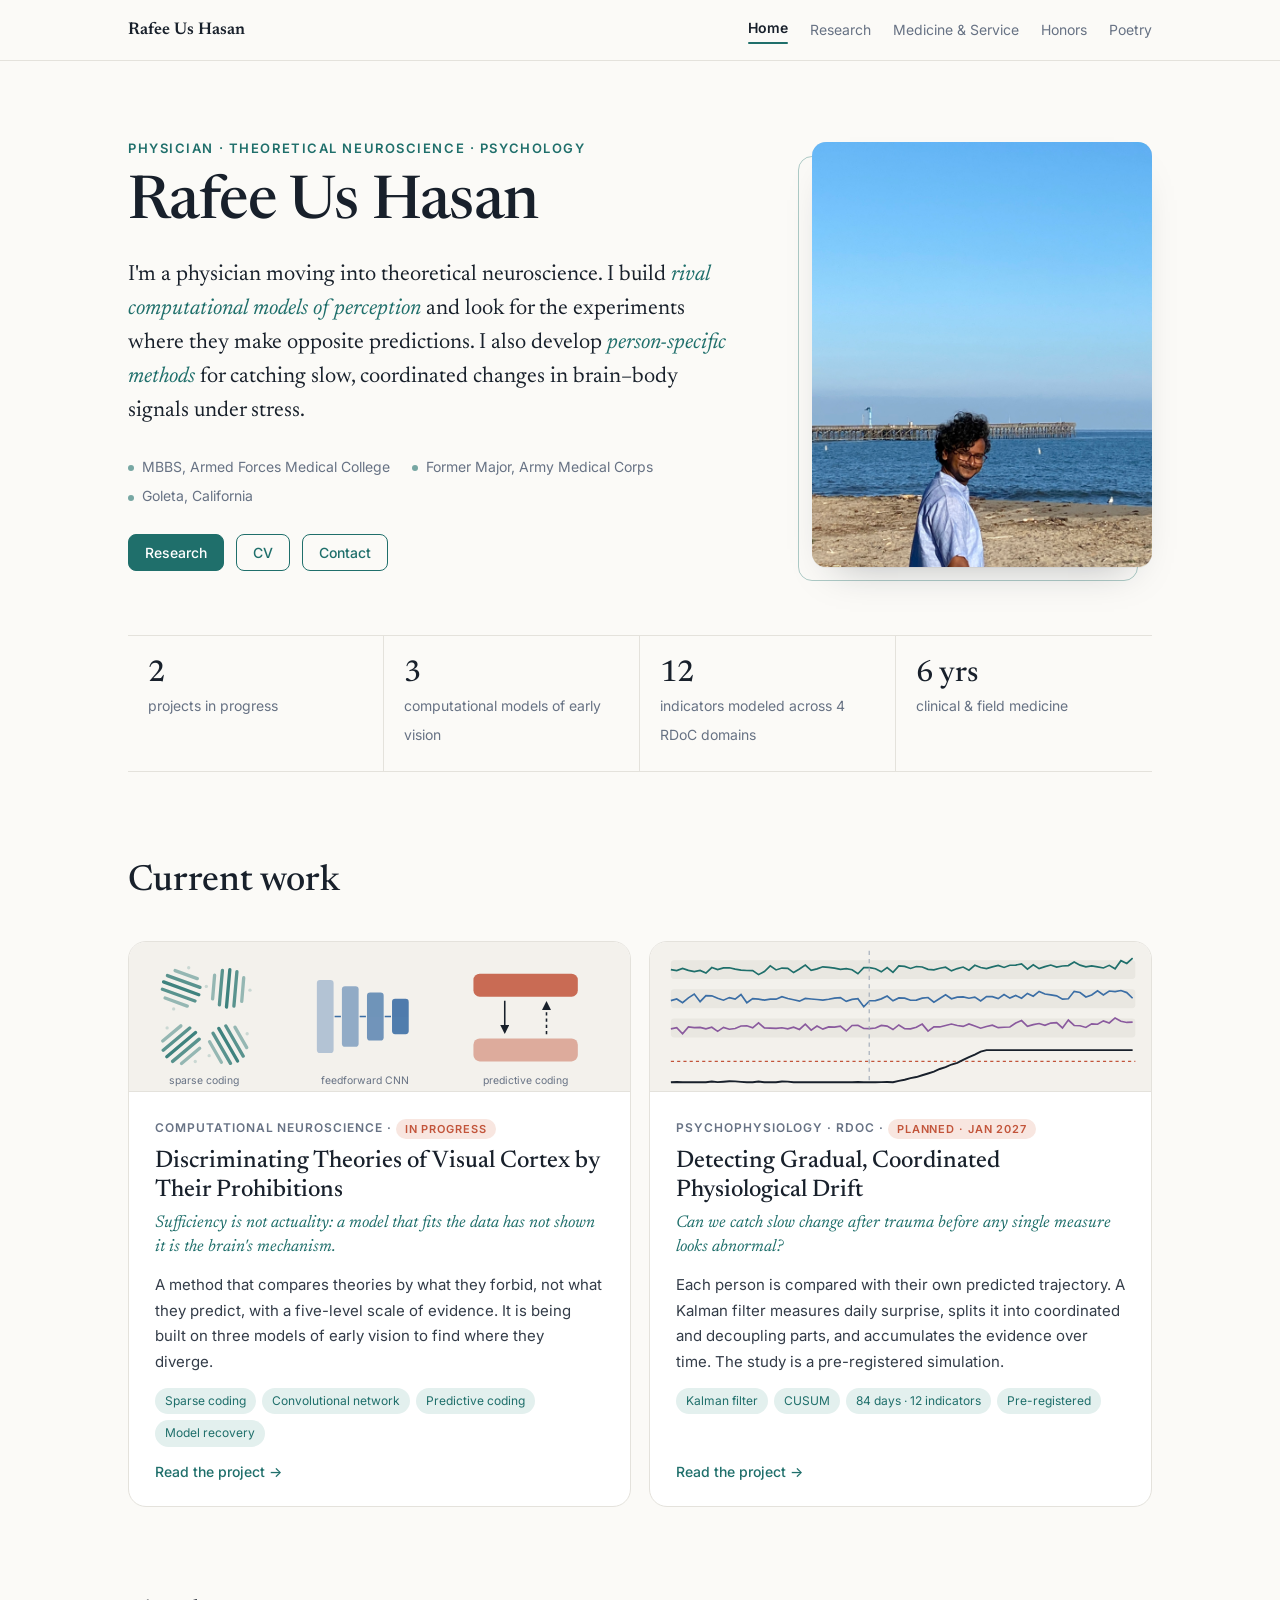
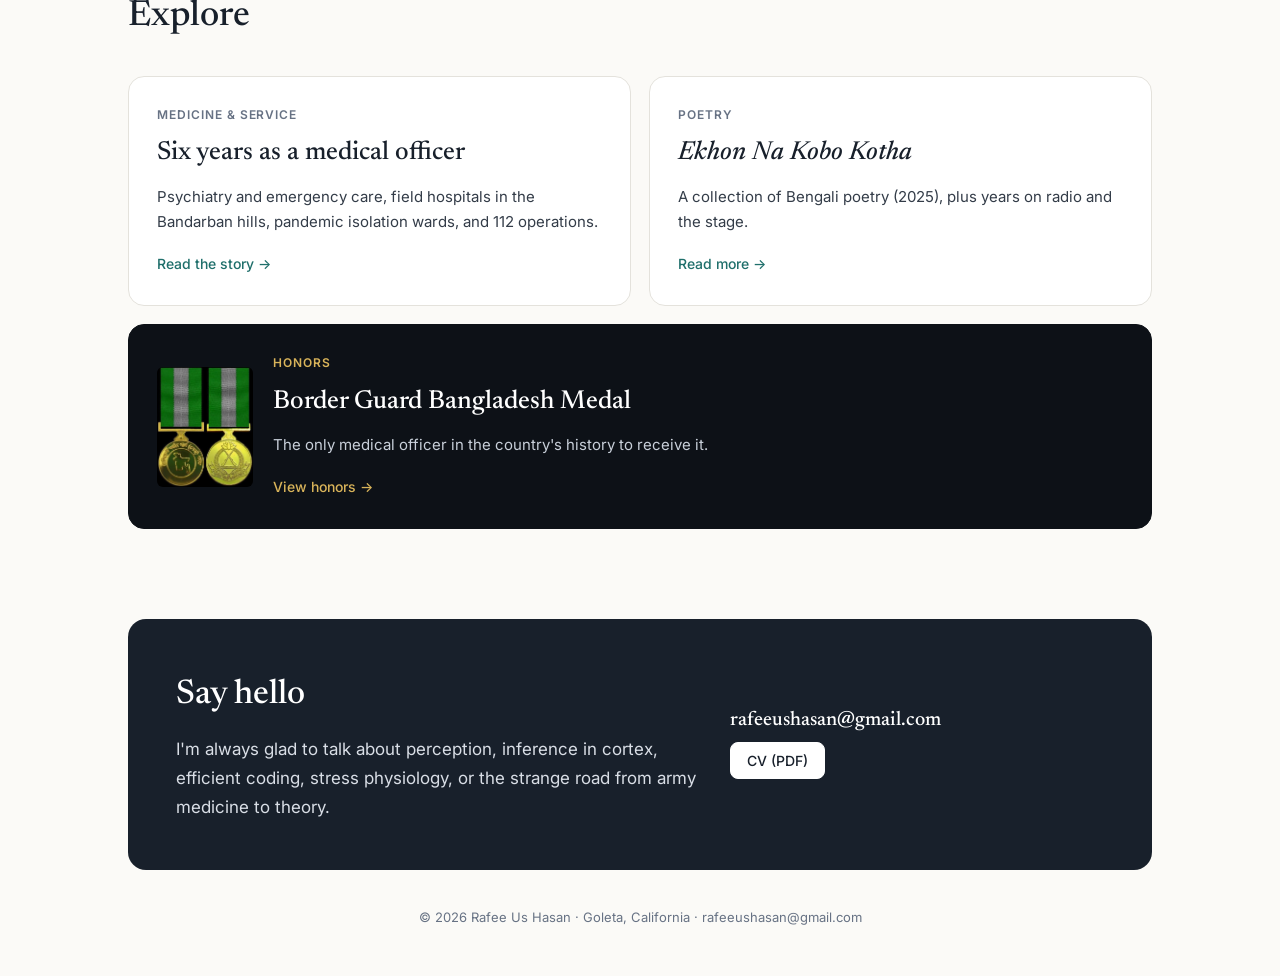
==== index.html @ 60af5e1d "Add files via upload" ====
<!DOCTYPE html>
<html lang="en">
<head>
<meta charset="utf-8">
<meta name="viewport" content="width=device-width, initial-scale=1">
<title>Rafee Us Hasan</title>
<link rel="preconnect" href="https://fonts.googleapis.com">
<link href="https://fonts.googleapis.com/css2?family=Newsreader:ital,opsz,wght@0,6..72,400;0,6..72,500;0,6..72,600;1,6..72,400&family=Inter:wght@400;500;600&display=swap" rel="stylesheet">
<link rel="stylesheet" href="style.css">
</head>
<body>
<div class="bar"><div class="wrap">
  <a class="name" href="index.html">Rafee Us Hasan</a>
  <button class="menu" onclick="document.getElementById('nav').classList.toggle('open')">Menu</button>
  <nav id="nav"><a href="index.html" class="on">Home</a><a href="research.html">Research</a><a href="medicine.html">Medicine &amp; Service</a><a href="honors.html">Honors</a><a href="poetry.html">Poetry</a></nav>
</div></div>
<div class="wrap">
  <header class="hero">
    <div>
      <p class="eyebrow">Physician · Theoretical neuroscience · Psychology</p>
      <h1>Rafee Us Hasan</h1>
      <p class="statement">I'm a physician moving into theoretical neuroscience. I build <em>rival computational models of perception</em> and look for the experiments where they make opposite predictions. I also develop <em>person-specific methods</em> for catching slow, coordinated changes in brain–body signals under stress.</p>
      <div class="meta"><span>MBBS, Armed Forces Medical College</span><span>Former Major, Army Medical Corps</span><span>Goleta, California</span></div>
      <div class="cta">
        <a class="btn solid" href="research.html">Research</a>
        <a class="btn ghost" href="cv.pdf">CV</a>
        <a class="btn ghost" href="#contact">Contact</a>
      </div>
    </div>
    <figure class="portrait" id="portrait">
      <div class="frame">
        <img src="photo.jpeg" alt="Portrait of Rafee Us Hasan" onerror="this.closest('.portrait').classList.add('empty')">
        <div class="ph">
          <svg viewBox="0 0 100 100" fill="currentColor" aria-hidden="true"><circle cx="50" cy="36" r="18"/><path d="M14 92c3-20 18-32 36-32s33 12 36 32z"/></svg>
          <span>Photo goes here<br><code>photo.jpg</code></span>
        </div>
      </div>
    </figure>
  </header>

  <div class="glance">
    <div><b>2</b><span>projects in progress</span></div>
    <div><b>3</b><span>computational models of early vision</span></div>
    <div><b>12</b><span>indicators modeled across 4 RDoC domains</span></div>
    <div><b>6 yrs</b><span>clinical &amp; field medicine</span></div>
  </div>

  <section id="work">
    <div class="sec-head"><h2>Current work</h2></div>
    <div class="works">
      <a class="work-card" href="research.html#vision">
        <div class="art"><svg viewBox="0 0 480 150" preserveAspectRatio="xMidYMid slice"><line x1="57.2" y1="28.3" x2="57.2" y2="28.3" stroke="#1f6f6b" stroke-width="3.2" stroke-linecap="round" opacity="0.19"/><line x1="44.2" y1="31.0" x2="65.4" y2="38.7" stroke="#1f6f6b" stroke-width="3.2" stroke-linecap="round" opacity="0.44"/><line x1="36.8" y1="35.8" x2="68.0" y2="47.1" stroke="#1f6f6b" stroke-width="3.2" stroke-linecap="round" opacity="0.72"/><line x1="33.1" y1="41.8" x2="66.9" y2="54.2" stroke="#1f6f6b" stroke-width="3.2" stroke-linecap="round" opacity="0.85"/><line x1="32.0" y1="48.9" x2="63.2" y2="60.2" stroke="#1f6f6b" stroke-width="3.2" stroke-linecap="round" opacity="0.72"/><line x1="34.6" y1="57.3" x2="55.8" y2="65.0" stroke="#1f6f6b" stroke-width="3.2" stroke-linecap="round" opacity="0.44"/><line x1="42.8" y1="67.7" x2="42.8" y2="67.7" stroke="#1f6f6b" stroke-width="3.2" stroke-linecap="round" opacity="0.19"/><line x1="115.9" y1="49.8" x2="115.9" y2="49.8" stroke="#1f6f6b" stroke-width="3.2" stroke-linecap="round" opacity="0.19"/><line x1="109.9" y1="37.9" x2="108.0" y2="60.5" stroke="#1f6f6b" stroke-width="3.2" stroke-linecap="round" opacity="0.44"/><line x1="103.4" y1="32.1" x2="100.5" y2="65.1" stroke="#1f6f6b" stroke-width="3.2" stroke-linecap="round" opacity="0.72"/><line x1="96.6" y1="30.1" x2="93.4" y2="65.9" stroke="#1f6f6b" stroke-width="3.2" stroke-linecap="round" opacity="0.85"/><line x1="89.5" y1="30.9" x2="86.6" y2="63.9" stroke="#1f6f6b" stroke-width="3.2" stroke-linecap="round" opacity="0.72"/><line x1="82.0" y1="35.5" x2="80.1" y2="58.1" stroke="#1f6f6b" stroke-width="3.2" stroke-linecap="round" opacity="0.44"/><line x1="74.1" y1="46.2" x2="74.1" y2="46.2" stroke="#1f6f6b" stroke-width="3.2" stroke-linecap="round" opacity="0.19"/><line x1="63.5" y1="118.1" x2="63.5" y2="118.1" stroke="#1f6f6b" stroke-width="3.2" stroke-linecap="round" opacity="0.19"/><line x1="67.7" y1="105.5" x2="50.3" y2="120.0" stroke="#1f6f6b" stroke-width="3.2" stroke-linecap="round" opacity="0.44"/><line x1="67.2" y1="96.7" x2="41.8" y2="118.0" stroke="#1f6f6b" stroke-width="3.2" stroke-linecap="round" opacity="0.72"/><line x1="63.8" y1="90.4" x2="36.2" y2="113.6" stroke="#1f6f6b" stroke-width="3.2" stroke-linecap="round" opacity="0.85"/><line x1="58.2" y1="86.0" x2="32.8" y2="107.3" stroke="#1f6f6b" stroke-width="3.2" stroke-linecap="round" opacity="0.72"/><line x1="49.7" y1="84.0" x2="32.3" y2="98.5" stroke="#1f6f6b" stroke-width="3.2" stroke-linecap="round" opacity="0.44"/><line x1="36.5" y1="85.9" x2="36.5" y2="85.9" stroke="#1f6f6b" stroke-width="3.2" stroke-linecap="round" opacity="0.19"/><line x1="113.2" y1="91.5" x2="113.2" y2="91.5" stroke="#1f6f6b" stroke-width="3.2" stroke-linecap="round" opacity="0.19"/><line x1="101.5" y1="85.2" x2="112.8" y2="104.8" stroke="#1f6f6b" stroke-width="3.2" stroke-linecap="round" opacity="0.44"/><line x1="92.8" y1="84.1" x2="109.4" y2="112.9" stroke="#1f6f6b" stroke-width="3.2" stroke-linecap="round" opacity="0.72"/><line x1="86.0" y1="86.4" x2="104.0" y2="117.6" stroke="#1f6f6b" stroke-width="3.2" stroke-linecap="round" opacity="0.85"/><line x1="80.6" y1="91.1" x2="97.2" y2="119.9" stroke="#1f6f6b" stroke-width="3.2" stroke-linecap="round" opacity="0.72"/><line x1="77.2" y1="99.2" x2="88.5" y2="118.8" stroke="#1f6f6b" stroke-width="3.2" stroke-linecap="round" opacity="0.44"/><line x1="76.8" y1="112.5" x2="76.8" y2="112.5" stroke="#1f6f6b" stroke-width="3.2" stroke-linecap="round" opacity="0.19"/><text x="72" y="140" font-size="10" fill="#677284" text-anchor="middle" font-family="Inter">sparse coding</text><rect x="180" y="40" width="16" height="70" rx="3" fill="#3b6ea5" opacity="0.35"/><path d="M197 75 l6 0" stroke="#3b6ea5" stroke-width="1.5"/><rect x="204" y="46" width="16" height="58" rx="3" fill="#3b6ea5" opacity="0.53"/><path d="M221 75 l6 0" stroke="#3b6ea5" stroke-width="1.5"/><rect x="228" y="52" width="16" height="46" rx="3" fill="#3b6ea5" opacity="0.71"/><path d="M245 75 l6 0" stroke="#3b6ea5" stroke-width="1.5"/><rect x="252" y="58" width="16" height="34" rx="3" fill="#3b6ea5" opacity="0.89"/><text x="226" y="140" font-size="10" fill="#677284" text-anchor="middle" font-family="Inter">feedforward CNN</text><rect x="330" y="34" width="100" height="22" rx="6" fill="#c2543a" opacity=".85"/><rect x="330" y="96" width="100" height="22" rx="6" fill="#c2543a" opacity=".45"/><path d="M360 60 v30" stroke="#18202b" stroke-width="1.5" marker-end="url(#ah)"/><path d="M400 92 v-30" stroke="#18202b" stroke-width="1.5" stroke-dasharray="3 3" marker-end="url(#ah)"/><text x="380" y="140" font-size="10" fill="#677284" text-anchor="middle" font-family="Inter">predictive coding</text><defs><marker id="ah" viewBox="0 0 10 10" refX="8" refY="5" markerWidth="6" markerHeight="6" orient="auto"><path d="M0 0L10 5L0 10z" fill="#18202b"/></marker></defs></svg></div>
        <div class="in">
          <div class="kick">Computational neuroscience · <span class="wip" style="margin:0">In progress</span></div>
          <h3>Discriminating Theories of Visual Cortex by Their Prohibitions</h3>
          <p class="q">Sufficiency is not actuality: a model that fits the data has not shown it is the brain's mechanism.</p>
          <p>A method that compares theories by what they forbid, not what they predict, with a five-level scale of evidence. It is being built on three models of early vision to find where they diverge.</p>
          <div class="facts"><span>Sparse coding</span><span>Convolutional network</span><span>Predictive coding</span><span>Model recovery</span></div>
          <span class="go">Read the project →</span>
        </div>
      </a>
      <a class="work-card" href="research.html#drift-study">
        <div class="art"><svg viewBox="0 0 480 150" preserveAspectRatio="xMidYMid slice"><rect x="0" y="0" width="480" height="150" fill="none"/><rect x="20" y="21" width="445" height="18" rx="3" fill="#e9e7e1"/><polyline points="20.0,30.1 25.6,31.0 31.2,29.0 36.8,30.8 42.4,32.0 48.0,30.9 53.6,33.4 59.2,28.1 64.8,30.1 70.4,28.4 76.0,28.3 81.6,29.6 87.2,30.5 92.8,30.9 98.4,31.1 104.0,34.9 109.6,31.9 115.2,26.5 120.8,30.4 126.4,28.6 132.0,28.9 137.6,32.9 143.2,29.5 148.8,25.7 154.4,30.7 160.0,29.4 165.6,27.4 171.2,28.0 176.8,28.6 182.4,29.9 188.0,29.1 193.6,30.2 199.2,34.0 204.8,28.2 210.4,28.2 216.0,29.3 221.6,32.2 227.2,28.1 232.8,32.7 238.4,26.5 244.0,27.0 249.6,29.0 255.2,27.1 260.8,27.6 266.4,29.8 272.0,30.3 277.6,28.8 283.2,27.8 288.8,31.3 294.4,29.1 300.0,27.6 305.6,30.6 311.2,25.9 316.8,28.1 322.4,29.1 328.0,27.5 333.6,26.1 339.2,28.0 344.8,25.9 350.4,25.7 356.0,24.6 361.6,29.6 367.2,25.4 372.8,29.1 378.4,27.2 384.0,25.7 389.6,27.6 395.2,26.6 400.8,26.2 406.4,22.8 412.0,25.8 417.6,27.5 423.2,26.5 428.8,27.5 434.4,28.5 440.0,26.0 445.6,29.3 451.2,21.5 456.8,24.2 462.4,19.0" fill="none" stroke="#1f6f6b" stroke-width="1.6"/><rect x="20" y="49" width="445" height="18" rx="3" fill="#e9e7e1"/><polyline points="20.0,59.8 25.6,58.2 31.2,61.7 36.8,57.2 42.4,53.5 48.0,60.8 53.6,55.0 59.2,55.2 64.8,57.6 70.4,59.4 76.0,56.9 81.6,58.4 87.2,53.9 92.8,61.8 98.4,57.9 104.0,58.3 109.6,59.3 115.2,58.4 120.8,58.4 126.4,56.0 132.0,57.8 137.6,59.0 143.2,60.3 148.8,57.7 154.4,58.2 160.0,58.7 165.6,59.3 171.2,58.5 176.8,57.4 182.4,56.9 188.0,60.5 193.6,58.6 199.2,58.0 204.8,65.7 210.4,59.9 216.0,59.8 221.6,58.1 227.2,55.4 232.8,60.0 238.4,57.2 244.0,57.4 249.6,59.4 255.2,59.3 260.8,57.4 266.4,56.8 272.0,61.3 277.6,57.8 283.2,54.2 288.8,58.0 294.4,56.5 300.0,56.2 305.6,57.5 311.2,56.4 316.8,60.1 322.4,56.0 328.0,56.0 333.6,57.9 339.2,54.0 344.8,57.4 350.4,54.9 356.0,57.5 361.6,52.9 367.2,55.6 372.8,51.0 378.4,53.4 384.0,54.3 389.6,55.2 395.2,58.4 400.8,58.0 406.4,50.9 412.0,52.0 417.6,56.3 423.2,54.4 428.8,50.3 434.4,54.3 440.0,50.6 445.6,51.1 451.2,50.1 456.8,52.1 462.4,57.5" fill="none" stroke="#3b6ea5" stroke-width="1.6"/><rect x="20" y="77" width="445" height="18" rx="3" fill="#e9e7e1"/><polyline points="20.0,86.8 25.6,85.8 31.2,91.5 36.8,85.0 42.4,85.7 48.0,85.4 53.6,86.9 59.2,85.3 64.8,89.2 70.4,85.4 76.0,87.2 81.6,86.5 87.2,84.1 92.8,83.9 98.4,85.9 104.0,81.0 109.6,86.0 115.2,86.2 120.8,86.3 126.4,85.8 132.0,86.8 137.6,85.2 143.2,87.4 148.8,82.4 154.4,88.0 160.0,84.1 165.6,87.1 171.2,85.0 176.8,85.1 182.4,84.3 188.0,88.9 193.6,83.6 199.2,83.4 204.8,86.5 210.4,86.6 216.0,86.0 221.6,83.6 227.2,84.2 232.8,87.5 238.4,83.1 244.0,86.6 249.6,86.8 255.2,85.3 260.8,82.3 266.4,89.0 272.0,85.0 277.6,85.0 283.2,83.6 288.8,82.2 294.4,83.6 300.0,84.5 305.6,82.1 311.2,84.1 316.8,86.2 322.4,84.6 328.0,83.3 333.6,85.7 339.2,85.3 344.8,85.1 350.4,81.3 356.0,78.9 361.6,84.5 367.2,82.8 372.8,81.7 378.4,83.5 384.0,81.3 389.6,80.8 395.2,86.0 400.8,78.4 406.4,83.6 412.0,83.9 417.6,85.5 423.2,82.0 428.8,82.4 434.4,79.2 440.0,81.2 445.6,76.4 451.2,79.6 456.8,80.7 462.4,80.4" fill="none" stroke="#8a5a9e" stroke-width="1.6"/><line x1="20" y1="118" x2="465" y2="118" stroke="#c2543a" stroke-dasharray="3 3"/><polyline points="20.0,138.0 25.6,137.7 31.2,138.0 36.8,138.0 42.4,138.0 48.0,138.0 53.6,138.0 59.2,137.3 64.8,137.9 70.4,137.5 76.0,137.0 81.6,137.2 87.2,137.6 92.8,138.0 98.4,138.0 104.0,137.3 109.6,138.0 115.2,137.9 120.8,138.0 126.4,137.3 132.0,137.4 137.6,138.0 143.2,138.0 148.8,138.0 154.4,138.0 160.0,138.0 165.6,138.0 171.2,138.0 176.8,137.9 182.4,138.0 188.0,138.0 193.6,138.0 199.2,137.8 204.8,138.0 210.4,138.0 216.0,138.0 221.6,137.9 227.2,137.7 232.8,138.0 238.4,136.7 244.0,135.6 249.6,134.0 255.2,133.0 260.8,131.3 266.4,129.6 272.0,127.9 277.6,125.3 283.2,123.5 288.8,121.0 294.4,119.4 300.0,116.6 305.6,114.0 311.2,111.5 316.8,108.7 322.4,107.2 328.0,107.2 333.6,107.2 339.2,107.2 344.8,107.2 350.4,107.2 356.0,107.2 361.6,107.2 367.2,107.2 372.8,107.2 378.4,107.2 384.0,107.2 389.6,107.2 395.2,107.2 400.8,107.2 406.4,107.2 412.0,107.2 417.6,107.2 423.2,107.2 428.8,107.2 434.4,107.2 440.0,107.2 445.6,107.2 451.2,107.2 456.8,107.2 462.4,107.2" fill="none" stroke="#18202b" stroke-width="1.8"/><line x1="210" y1="12" x2="210" y2="140" stroke="#9aa5b4" stroke-dasharray="4 4"/></svg></div>
        <div class="in">
          <div class="kick">Psychophysiology · RDoC · <span class="wip" style="margin:0">Planned · Jan 2027</span></div>
          <h3>Detecting Gradual, Coordinated Physiological Drift</h3>
          <p class="q">Can we catch slow change after trauma before any single measure looks abnormal?</p>
          <p>Each person is compared with their own predicted trajectory. A Kalman filter measures daily surprise, splits it into coordinated and decoupling parts, and accumulates the evidence over time. The study is a pre-registered simulation.</p>
          <div class="facts"><span>Kalman filter</span><span>CUSUM</span><span>84 days · 12 indicators</span><span>Pre-registered</span></div>
          <span class="go">Read the project →</span>
        </div>
      </a>
    </div>
  </section>

  <section>
    <div class="sec-head"><h2>Explore</h2></div>
    <div class="explore">
      <a href="medicine.html"><div class="kick">Medicine &amp; Service</div><h3>Six years as a medical officer</h3><p>Psychiatry and emergency care, field hospitals in the Bandarban hills, pandemic isolation wards, and 112 operations.</p><span class="go">Read the story →</span></a>
      <a href="poetry.html"><div class="kick">Poetry</div><h3><i>Ekhon Na Kobo Kotha</i></h3><p>A collection of Bengali poetry (2025), plus years on radio and the stage.</p><span class="go">Read more →</span></a>
      <a href="honors.html" class="dark wide"><img src="medal.jpg" alt="Border Guard Bangladesh Medal"><div><div class="kick">Honors</div><h3>Border Guard Bangladesh Medal</h3><p>The only medical officer in the country's history to receive it.</p><span class="go" style="color:#d9b45a">View honors →</span></div></a>
    </div>
  </section>

  <div class="contact" id="contact">
    <div>
      <h2>Say hello</h2>
      <p>I'm always glad to talk about perception, inference in cortex, efficient coding, stress physiology, or the strange road from army medicine to theory.</p>
    </div>
    <div>
      <span class="mail">rafeeushasan@gmail.com</span>
      <a class="btn solid" href="cv.pdf">CV (PDF)</a>
    </div>
  </div>

  <footer>© 2026 Rafee Us Hasan · Goleta, California · rafeeushasan@gmail.com</footer>
</div>

</body>
</html>
---- style.css ----
:root{
    --bg:#fbfaf7; --ink:#18202b; --body:#333c48; --muted:#677284; --line:#e4e2dc;
    --teal:#1f6f6b; --teal-soft:#e3f0ee; --coral:#c2543a; --coral-soft:#f8e6e0; --card:#ffffff;
  }
  *{box-sizing:border-box}
  html{scroll-behavior:smooth}
  body{margin:0;background:var(--bg);color:var(--body);font:17px/1.7 Inter,system-ui,sans-serif;-webkit-font-smoothing:antialiased}
  h1,h2,h3,h4{font-family:Newsreader,Georgia,serif;color:var(--ink);font-weight:500}
  a{color:var(--teal)}
  .wrap{max-width:1080px;margin:0 auto;padding:0 28px}

  /* top bar */
  .bar{position:sticky;top:0;z-index:10;background:rgba(251,250,247,.92);backdrop-filter:blur(8px);border-bottom:1px solid var(--line)}
  .bar .wrap{display:flex;align-items:center;justify-content:space-between;height:60px}
  .bar .name{font:600 17px Newsreader,serif;color:var(--ink);text-decoration:none}
  .bar nav a{font-size:14px;color:var(--muted);text-decoration:none;margin-left:22px}
  .bar nav a:hover{color:var(--teal)}
  .btn{display:inline-block;font:500 14px Inter;padding:9px 16px;border-radius:8px;text-decoration:none;border:1px solid var(--teal);transition:.15s}
  .btn.solid{background:var(--teal);color:#fff}
  .btn.solid:hover{background:#185a57}
  .btn.ghost{color:var(--teal);background:transparent}
  .btn.ghost:hover{background:var(--teal-soft)}

  /* hero */
  .hero{padding:76px 0 64px;display:grid;grid-template-columns:1fr 340px;gap:72px;align-items:center}
  .eyebrow{font-size:13px;font-weight:600;letter-spacing:.12em;text-transform:uppercase;color:var(--teal);margin:0 0 14px}
  .hero h1{font-size:clamp(40px,5.4vw,60px);line-height:1.05;margin:0 0 22px;letter-spacing:-.01em}
  .statement{font:400 22px/1.55 Newsreader,serif;color:var(--ink);margin:0 0 26px;max-width:640px}
  .statement em{color:var(--teal);font-style:italic}
  .cta{display:flex;gap:12px;flex-wrap:wrap}
  .portrait{margin:0;position:relative}
  .portrait .frame{aspect-ratio:4/5;border-radius:14px;overflow:hidden;background:#ece9e2;position:relative;box-shadow:0 1px 0 rgba(0,0,0,.04),0 20px 40px -24px rgba(24,32,43,.35)}
  .portrait img{width:100%;height:100%;object-fit:cover;display:block}
  .portrait .ph{position:absolute;inset:0;display:none;flex-direction:column;align-items:center;justify-content:center;gap:10px;color:#9a9486;font-size:13px;text-align:center}
  .portrait .ph svg{width:44%;height:auto;opacity:.55}
  .portrait.empty img{display:none}
  .portrait.empty .ph{display:flex}
  .portrait:after{content:"";position:absolute;inset:14px 14px -14px -14px;border:1px solid var(--teal);border-radius:14px;z-index:-1;opacity:.35}
  .meta{display:flex;flex-wrap:wrap;gap:6px 22px;font-size:14px;color:var(--muted);margin:0 0 26px}
  .meta span:before{content:"";display:inline-block;width:6px;height:6px;border-radius:50%;background:var(--teal);opacity:.6;margin-right:8px;vertical-align:middle}
  .wip{display:inline-block;font:600 11px Inter;letter-spacing:.08em;text-transform:uppercase;color:var(--coral);background:var(--coral-soft);padding:3px 9px;border-radius:99px;margin-left:8px;vertical-align:middle}

  /* glance */
  .glance{display:grid;grid-template-columns:repeat(4,1fr);border-top:1px solid var(--line);border-bottom:1px solid var(--line)}
  .glance div{padding:22px 20px;border-right:1px solid var(--line)}
  .glance div:last-child{border-right:0}
  .glance b{display:block;font:500 30px/1.1 Newsreader,serif;color:var(--ink)}
  .glance span{font-size:14px;color:var(--muted)}

  section{padding:80px 0 0}
  .sec-head{display:flex;align-items:baseline;gap:16px;margin-bottom:28px}
  .sec-head .num{font:500 14px Inter;color:var(--teal)}
  .sec-head h2{font-size:36px;margin:0}
  .intro{max-width:740px;font-size:18px;margin:0 0 36px}

  /* project */
  .project{display:grid;grid-template-columns:1fr 1fr;gap:40px;background:var(--card);border:1px solid var(--line);border-radius:16px;padding:36px;margin-bottom:24px}
  .project .tag{font-size:12px;font-weight:600;letter-spacing:.08em;text-transform:uppercase;color:var(--muted)}
  .project h3{font-size:28px;line-height:1.2;margin:8px 0 6px}
  .project .q{font:italic 19px/1.45 Newsreader,serif;color:var(--teal);margin:0 0 16px}
  .project p{margin:0 0 12px}
  .project ul{padding-left:20px;margin:0 0 12px}
  .project li{margin:4px 0}
  .ms{font-size:14px;background:#f5f4f0;border-left:3px solid var(--teal);padding:10px 14px;border-radius:0 8px 8px 0;margin-top:14px}
  .figure{background:#fcfcfb;border:1px solid var(--line);border-radius:12px;padding:20px}
  .figure .cap{font-size:13px;color:var(--muted);margin-top:12px;line-height:1.5}
  .figure .cap b{color:var(--ink)}
  .seg{display:inline-flex;border:1px solid var(--line);border-radius:8px;overflow:hidden;margin-bottom:14px}
  .seg button{font:500 13px Inter;border:0;background:#fff;color:var(--muted);padding:8px 14px;cursor:pointer}
  .seg button+button{border-left:1px solid var(--line)}
  .seg button.on{background:var(--ink);color:#fff}
  .replay{font:500 13px Inter;border:1px solid var(--line);background:#fff;color:var(--ink);padding:7px 12px;border-radius:8px;cursor:pointer;margin-bottom:12px}
  .replay:hover{border-color:var(--teal);color:var(--teal)}
  svg text{font-family:Inter,sans-serif}

  .mini{display:grid;grid-template-columns:repeat(3,1fr);gap:18px}
  .mini .c{background:var(--card);border:1px solid var(--line);border-radius:14px;padding:24px}
  .mini h4{font-size:21px;margin:6px 0 8px;line-height:1.25}
  .mini p{margin:0;font-size:15px}

  /* questions */
  .qs{counter-reset:q;display:grid;gap:14px}
  .qrow{display:grid;grid-template-columns:60px 1fr 1fr;gap:28px;align-items:start;padding:24px 0;border-top:1px solid var(--line)}
  .qrow:before{counter-increment:q;content:counter(q,decimal-leading-zero);font:500 30px Newsreader,serif;color:var(--teal)}
  .qrow h4{font-size:22px;line-height:1.3;margin:0}
  .qrow p{margin:0;font-size:15px}
  .chips{display:flex;flex-wrap:wrap;gap:6px;margin-top:10px}
  .chips span{font-size:12px;background:var(--teal-soft);color:var(--teal);padding:3px 10px;border-radius:99px}

  /* bring */
  .bring{display:grid;grid-template-columns:repeat(2,1fr);gap:18px}
  .bring .c{border:1px solid var(--line);border-radius:14px;padding:26px;background:var(--card)}
  .bring h4{font-size:22px;margin:0 0 8px}
  .bring p{margin:0;font-size:15px}

  /* background */
  .two{display:grid;grid-template-columns:1fr 1fr;gap:48px}
  .entry{padding:16px 0;border-top:1px solid var(--line)}
  .entry .top{display:flex;justify-content:space-between;gap:12px}
  .entry h4{font-size:19px;margin:0}
  .entry .when{font-size:13px;color:var(--muted);white-space:nowrap}
  .entry .where{font-size:14px;color:var(--muted);margin:2px 0 6px}
  .entry p{margin:0;font-size:15px}
  .skills{display:grid;grid-template-columns:repeat(3,1fr);gap:18px;margin-top:8px}
  .skills div{border-top:2px solid var(--ink);padding-top:12px;font-size:15px}
  .skills b{display:block;font:500 18px Newsreader,serif;color:var(--ink);margin-bottom:4px}
  .honor{display:flex;gap:18px;align-items:flex-start;background:var(--coral-soft);border-radius:14px;padding:22px 24px;margin-top:20px}
  .honor .dot{flex:none;width:40px;height:40px;border-radius:50%;background:radial-gradient(circle at 35% 30%,#f2d48a,#b8862a)}
  .honor h4{margin:0 0 4px;font-size:20px}
  .honor p{margin:0;font-size:15px}

  .contact{margin:90px 0 0;background:var(--ink);color:#d9dee6;border-radius:18px;padding:48px;display:grid;grid-template-columns:1.4fr 1fr;gap:30px;align-items:center}
  .contact h2{color:#fff;font-size:34px;margin:0 0 10px}
  .contact p{margin:0}
  .contact .mail{font:500 20px Newsreader,serif;color:#fff;display:block;margin-bottom:12px}
  .contact .btn.solid{background:#fff;color:var(--ink);border-color:#fff}
  footer{text-align:center;font-size:13px;color:var(--muted);padding:36px 0 48px}

  @media (max-width:900px){
    .hero,.project,.two,.contact{grid-template-columns:1fr}
    .hero{gap:32px;padding-top:48px}
    .portrait{max-width:280px}
    .glance{grid-template-columns:repeat(2,1fr)}
    .glance div:nth-child(2){border-right:0}
    .glance div:nth-child(-n+2){border-bottom:1px solid var(--line)}
    .mini,.bring,.skills{grid-template-columns:1fr}
    .qrow{grid-template-columns:1fr;gap:8px}
    .bar nav{display:none}
    .project{padding:24px}
    .contact{padding:32px}
  }
  .medal{display:grid;grid-template-columns:340px 1fr;gap:0;background:#0d1117;border-radius:18px;overflow:hidden;color:#d9dee6}
  .medal figure{margin:0;background:#000;display:grid;place-items:center;padding:28px}
  .medal img{width:100%;max-width:300px;height:auto;display:block}
  .medal-text{padding:44px 44px 44px 40px;align-self:center}
  .medal .yr{font:500 14px Inter;letter-spacing:.14em;color:#d9b45a}
  .medal h3{color:#fff;font-size:36px;line-height:1.15;margin:8px 0 14px}
  .medal p{margin:0 0 18px;font-size:17px;color:#c9d0da}
  .medal .also{font-size:15px;color:#9aa5b4;border-top:1px solid #263040;padding-top:16px}
  .medal .also b{color:#d9dee6;font-weight:500}
  .kick{font-size:12px;color:var(--muted);font-weight:600;letter-spacing:.08em;text-transform:uppercase}
  @media (max-width:900px){.medal{grid-template-columns:1fr}.medal-text{padding:28px}}

  /* multi-page additions */
  .bar nav a.on{color:var(--ink);font-weight:600}
  .bar nav a.on:after{content:"";display:block;height:2px;background:var(--teal);margin-top:2px;border-radius:2px}
  .bar nav{display:flex;align-items:center}
  .menu{display:none;background:none;border:1px solid var(--line);border-radius:8px;padding:6px 10px;font:500 13px Inter;color:var(--ink);cursor:pointer}
  .pagehead{padding:72px 0 8px;border-bottom:1px solid var(--line);margin-bottom:8px}
  .pagehead .eyebrow{margin-bottom:10px}
  .pagehead h1{font-size:clamp(40px,5vw,58px);line-height:1.05;margin:0 0 16px}
  .pagehead p{font:400 21px/1.55 Newsreader,serif;color:var(--ink);max-width:720px;margin:0 0 40px}
  .explore{display:grid;grid-template-columns:repeat(2,1fr);gap:18px}
  .explore a{display:block;text-decoration:none;color:inherit;background:var(--card);border:1px solid var(--line);border-radius:16px;padding:28px;transition:.2s}
  .explore a:hover{border-color:var(--teal);transform:translateY(-2px);box-shadow:0 18px 36px -26px rgba(24,32,43,.4)}
  .explore .kick{margin-bottom:6px}
  .explore h3{font-size:26px;margin:0 0 8px}
  .explore p{margin:0 0 14px;font-size:15px}
  .explore .go{font:500 14px Inter;color:var(--teal)}
  .explore a.dark{background:#0d1117;border-color:#0d1117;color:#c9d0da;display:grid;grid-template-columns:96px 1fr;gap:20px;align-items:center}
  .explore a.dark h3{color:#fff}
  .explore a.dark .kick{color:#d9b45a}
  .explore a.dark img{width:96px;height:auto;border-radius:6px}
  .timeline{border-left:2px solid var(--line);margin:8px 0 0 8px}
  .tl{position:relative;padding:0 0 30px 30px}
  .tl:before{content:"";position:absolute;left:-8px;top:8px;width:14px;height:14px;border-radius:50%;background:var(--bg);border:2px solid var(--teal)}
  .tl .when{font:600 13px Inter;color:var(--teal);letter-spacing:.04em}
  .tl h4{font-size:22px;margin:2px 0 4px}
  .tl .where{font-size:14px;color:var(--muted);margin-bottom:8px}
  .tl ul{margin:0;padding-left:20px}
  .tl li{margin:4px 0;font-size:16px}
  .certs{display:flex;flex-wrap:wrap;gap:8px}
  .certs span{font-size:14px;background:#fff;border:1px solid var(--line);border-radius:99px;padding:6px 14px}
  .book{display:grid;grid-template-columns:260px 1fr;gap:48px;align-items:center}
  .cover{aspect-ratio:2/3;border-radius:6px 14px 14px 6px;background:linear-gradient(160deg,#1f6f6b,#14353a 70%);color:#f4efe6;padding:28px 24px;display:flex;flex-direction:column;justify-content:space-between;box-shadow:inset 8px 0 0 rgba(0,0,0,.18),0 30px 50px -30px rgba(0,0,0,.5)}
  .cover .bn{font:500 30px/1.25 "Noto Serif Bengali",Newsreader,serif}
  .cover .en{font:italic 15px Newsreader,serif;opacity:.8;margin-top:8px}
  .cover .au{font:500 12px Inter;letter-spacing:.14em;text-transform:uppercase;opacity:.75}
  .book h2{font-size:38px;margin:0 0 6px}
  .book .sub{font:italic 20px Newsreader,serif;color:var(--teal);margin:0 0 16px}
  .prose{max-width:720px;font-size:18px}
  @media (max-width:900px){
    .explore,.book{grid-template-columns:1fr}
    .book .cover{max-width:220px}
    .bar nav{display:none;position:absolute;top:60px;left:0;right:0;background:var(--bg);border-bottom:1px solid var(--line);flex-direction:column;align-items:flex-start;padding:10px 28px 18px}
    .bar nav.open{display:flex}
    .bar nav a{margin:8px 0}
    .menu{display:block}
  }
.pagehead p.eyebrow{font:600 13px Inter,sans-serif;letter-spacing:.12em;text-transform:uppercase;color:var(--teal);margin:0 0 10px}
/* research detail */
.jump{display:flex;flex-wrap:wrap;gap:8px;margin:-16px 0 36px}
.jump a{font:500 13px Inter;color:var(--teal);text-decoration:none;border:1px solid var(--line);background:#fff;border-radius:99px;padding:6px 14px}
.jump a:hover{border-color:var(--teal)}
.proj-head{border-top:2px solid var(--ink);padding-top:22px;margin-bottom:28px}
.proj-head .tag{font-size:12px;font-weight:600;letter-spacing:.08em;text-transform:uppercase;color:var(--muted)}
.proj-head h2{font-size:clamp(30px,3.6vw,42px);line-height:1.12;margin:10px 0 6px}
.sub-t{font:italic 20px Newsreader,serif;color:var(--teal);margin:0}
.lede-grid{display:grid;grid-template-columns:1.1fr 1fr;gap:40px;align-items:start;margin-bottom:36px}
.mini-h{font-size:22px;margin:28px 0 8px}
.lede-grid .mini-h:first-child{margin-top:0}
.note{font-size:15px;color:var(--muted);max-width:760px}
.ladder{display:grid;gap:8px;margin:14px 0 8px}
.rung{width:var(--w);min-width:300px;display:flex;align-items:center;gap:14px;background:var(--teal-soft);border-radius:10px;padding:12px 16px;font-size:15px}
.rung .lv{flex:none;width:26px;height:26px;border-radius:50%;background:#fff;color:var(--teal);display:grid;place-items:center;font:600 13px Inter}
.rung b{font-weight:500;color:var(--ink)}
.rung em{margin-left:auto;font-style:normal;font-size:12px;color:var(--muted);text-transform:uppercase;letter-spacing:.08em}
.rung.strong{background:var(--teal);color:#fff}.rung.strong b,.rung.strong em{color:#fff}
.models{display:grid;grid-template-columns:repeat(3,1fr);gap:16px;margin-top:12px}
.models .c{background:var(--card);border:1px solid var(--line);border-radius:14px;padding:22px}
.models h4{font-size:20px;margin:4px 0 6px}.models p{margin:0;font-size:15px}
.steps{counter-reset:s;list-style:none;padding:0;margin:12px 0 24px;display:grid;grid-template-columns:repeat(3,1fr);gap:16px}
.steps li{counter-increment:s;border-top:2px solid var(--teal);padding-top:12px;font-size:15px}
.steps li:before{content:counter(s);font:500 26px Newsreader,serif;color:var(--teal);display:block}
.two-note{display:grid;grid-template-columns:1fr 1fr;gap:16px;margin:12px 0 18px}
.two-note>div{background:#f5f4f0;border-radius:14px;padding:22px}
.two-note h4{font-size:19px;margin:0 0 6px}.two-note p{margin:0;font-size:15px}
.eq{font:15px/1.6 Newsreader,serif;background:#f5f4f0;border-radius:8px;padding:10px 14px;display:inline-block;color:var(--ink)}
.domains{display:grid;grid-template-columns:repeat(4,1fr);gap:12px;margin:12px 0 26px}
.domains div{background:var(--card);border:1px solid var(--line);border-radius:12px;padding:16px;font-size:14px;color:var(--body)}
.domains b{display:block;font:500 18px Newsreader,serif;color:var(--ink);margin-bottom:4px}
.tables{display:grid;grid-template-columns:1fr 1fr;gap:28px;margin-bottom:10px}
.tables h4{font-size:20px;margin:0 0 8px}
.tables table{width:100%;border-collapse:collapse;font-size:14px}
.tables td{border-top:1px solid var(--line);padding:9px 8px 9px 0;vertical-align:top}
.tables td:first-child{width:38%;color:var(--ink)}
.pri{font:600 10px Inter;letter-spacing:.06em;text-transform:uppercase;background:var(--teal);color:#fff;border-radius:99px;padding:2px 7px;margin-left:4px}
/* home work cards */
.works{display:grid;grid-template-columns:1fr 1fr;gap:18px}
.work-card{display:flex;flex-direction:column;text-decoration:none;color:inherit;background:var(--card);border:1px solid var(--line);border-radius:18px;overflow:hidden;transition:.2s}
.work-card:hover{border-color:var(--teal);transform:translateY(-2px);box-shadow:0 18px 36px -26px rgba(24,32,43,.4)}
.work-card .art{height:150px;background:#f3f1ec;border-bottom:1px solid var(--line)}
.work-card .art svg{width:100%;height:100%;display:block}
.work-card .in{padding:26px;display:flex;flex-direction:column;flex:1}
.work-card h3{font-size:24px;line-height:1.2;margin:8px 0 8px}
.work-card .q{font:italic 17px/1.4 Newsreader,serif;color:var(--teal);margin:0 0 12px}
.work-card p{font-size:15px;margin:0 0 14px}
.facts{display:flex;flex-wrap:wrap;gap:6px;margin:0 0 16px}
.facts span{font-size:12px;background:var(--teal-soft);color:var(--teal);border-radius:99px;padding:3px 10px}
.work-card .go{margin-top:auto;font:500 14px Inter;color:var(--teal)}
.explore a.wide{grid-column:1/-1}
@media (max-width:900px){.lede-grid,.models,.steps,.two-note,.tables,.works{grid-template-columns:1fr}.domains{grid-template-columns:1fr 1fr}.rung{width:100%;min-width:0}}
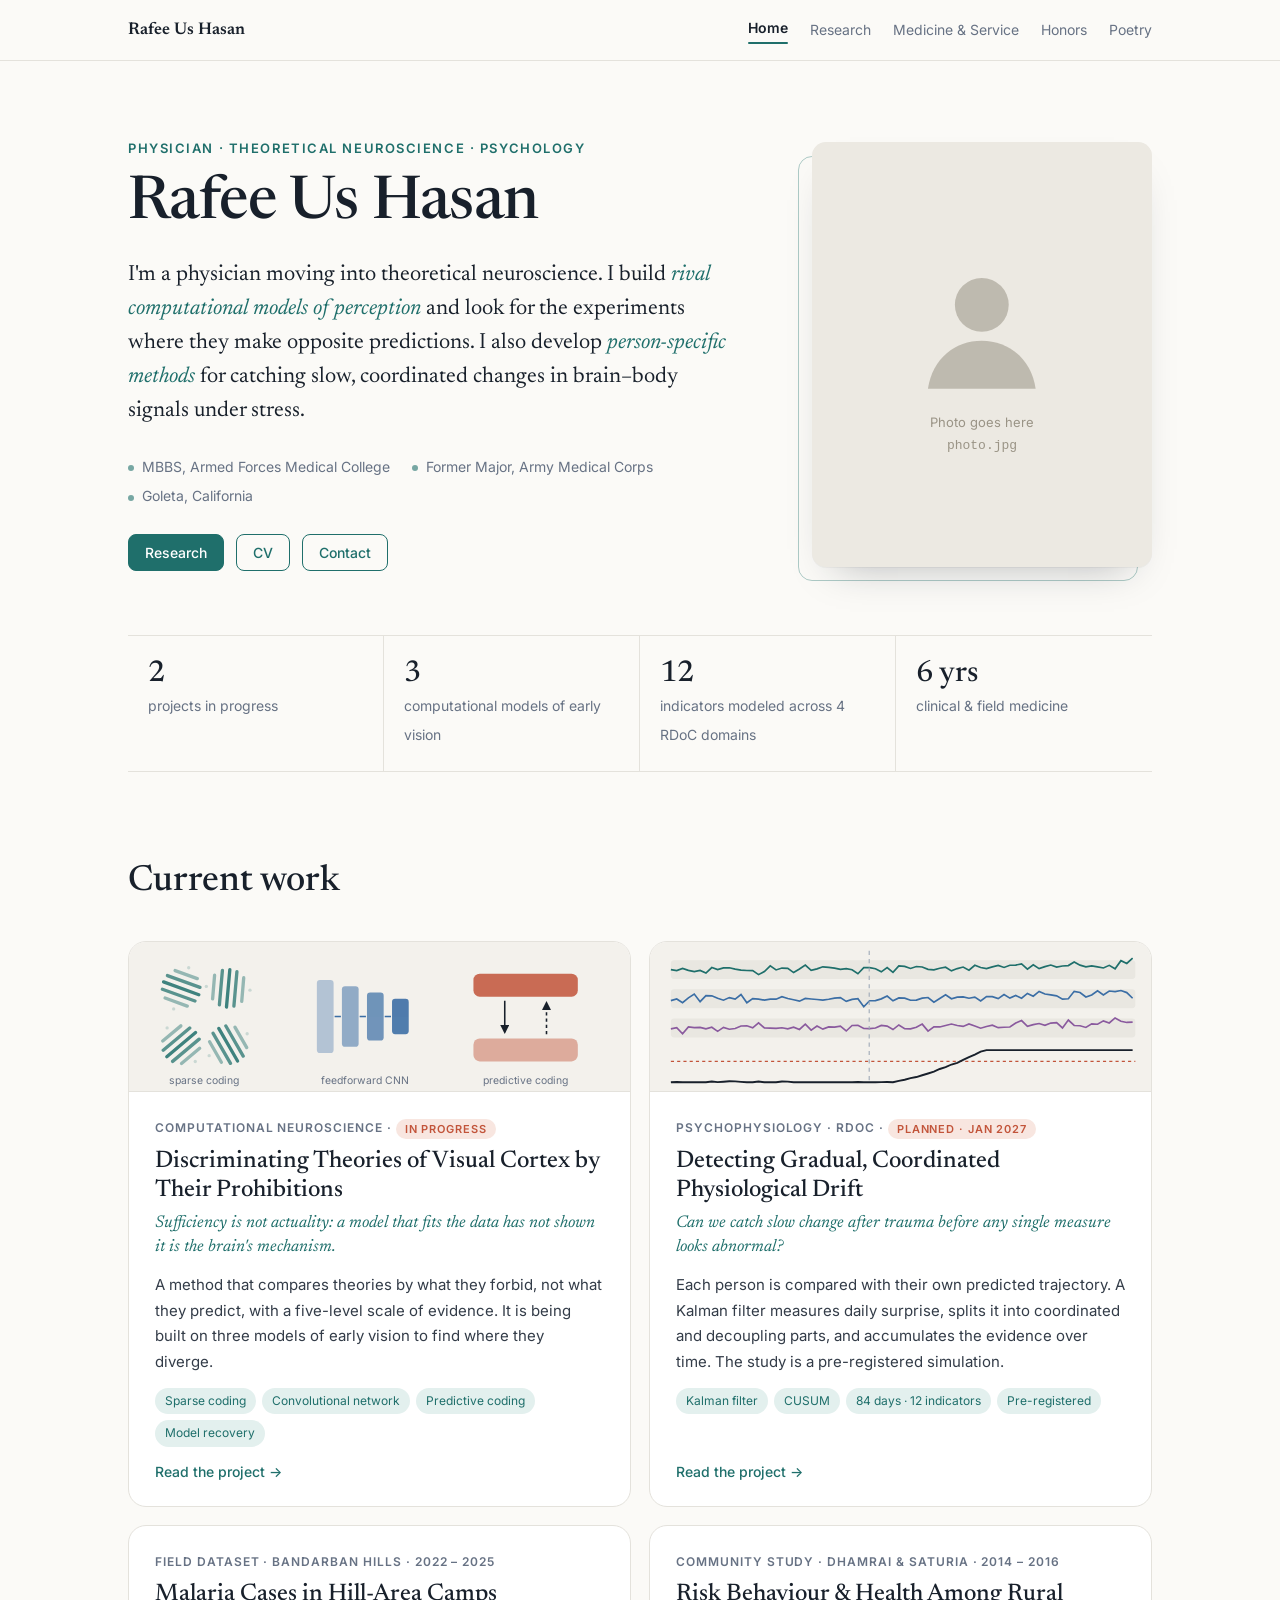
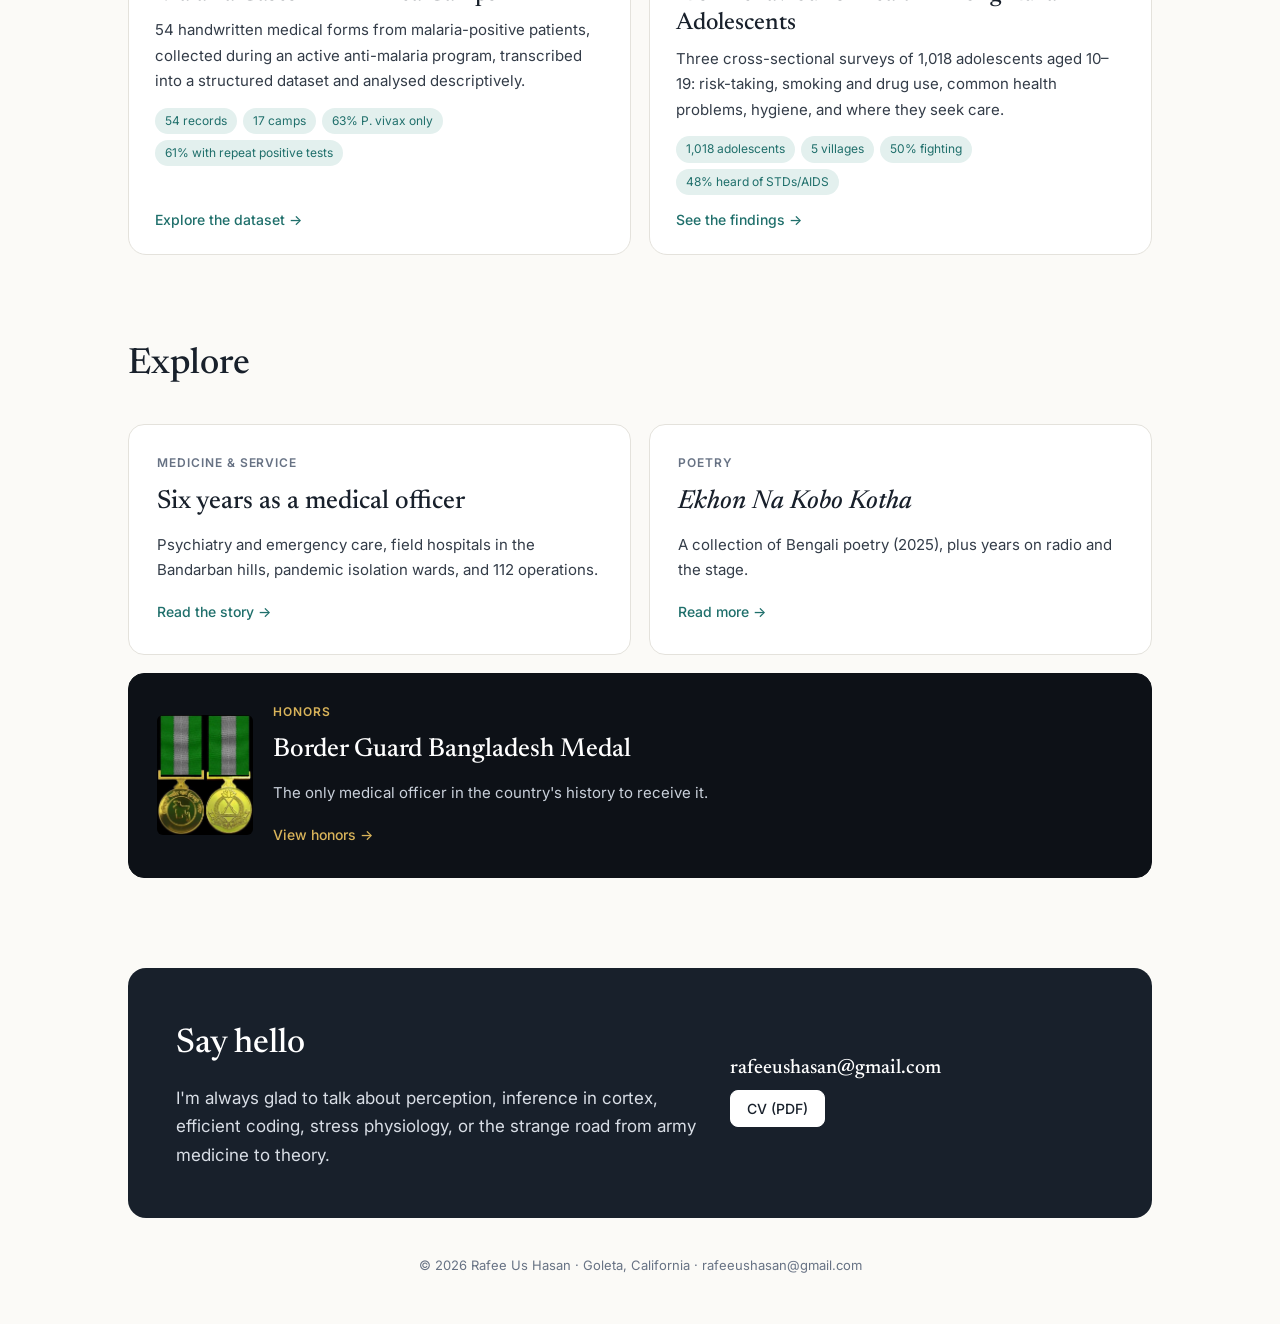
==== commit ccbde1a3: "Add files via upload" ====
--- a/index.html
+++ b/index.html
@@ -29,7 +29,7 @@
     </div>
     <figure class="portrait" id="portrait">
       <div class="frame">
-        <img src="photo.jpeg" alt="Portrait of Rafee Us Hasan" onerror="this.closest('.portrait').classList.add('empty')">
+        <img src="photo.jpg" alt="Portrait of Rafee Us Hasan" onerror="this.closest('.portrait').classList.add('empty')">
         <div class="ph">
           <svg viewBox="0 0 100 100" fill="currentColor" aria-hidden="true"><circle cx="50" cy="36" r="18"/><path d="M14 92c3-20 18-32 36-32s33 12 36 32z"/></svg>
           <span>Photo goes here<br><code>photo.jpg</code></span>
@@ -70,6 +70,24 @@
           <span class="go">Read the project →</span>
         </div>
       </a>
+      <a class="work-card" href="malaria.html">
+        <div class="in">
+          <div class="kick">Field dataset · Bandarban hills · 2022 – 2025</div>
+          <h3>Malaria Cases in Hill-Area Camps</h3>
+          <p>54 handwritten medical forms from malaria-positive patients, collected during an active anti-malaria program, transcribed into a structured dataset and analysed descriptively.</p>
+          <div class="facts"><span>54 records</span><span>17 camps</span><span>63% P. vivax only</span><span>61% with repeat positive tests</span></div>
+          <span class="go">Explore the dataset →</span>
+        </div>
+      </a>
+      <a class="work-card" href="adolescent.html">
+        <div class="in">
+          <div class="kick">Community study · Dhamrai &amp; Saturia · 2014 – 2016</div>
+          <h3>Risk Behaviour &amp; Health Among Rural Adolescents</h3>
+          <p>Three cross-sectional surveys of 1,018 adolescents aged 10–19: risk-taking, smoking and drug use, common health problems, hygiene, and where they seek care.</p>
+          <div class="facts"><span>1,018 adolescents</span><span>5 villages</span><span>50% fighting</span><span>48% heard of STDs/AIDS</span></div>
+          <span class="go">See the findings →</span>
+        </div>
+      </a>
     </div>
   </section>
 
--- a/style.css
+++ b/style.css
@@ -240,3 +240,8 @@
 .work-card .go{margin-top:auto;font:500 14px Inter;color:var(--teal)}
 .explore a.wide{grid-column:1/-1}
 @media (max-width:900px){.lede-grid,.models,.steps,.two-note,.tables,.works{grid-template-columns:1fr}.domains{grid-template-columns:1fr 1fr}.rung{width:100%;min-width:0}}
+
+.work-card.wide-card{grid-column:1/-1}
+a.linkcard{display:block;text-decoration:none;color:inherit;transition:.2s}
+a.linkcard:hover{border-color:var(--teal);transform:translateY(-2px)}
+a.linkcard .go{display:inline-block;margin-top:10px;font:500 14px Inter;color:var(--teal)}
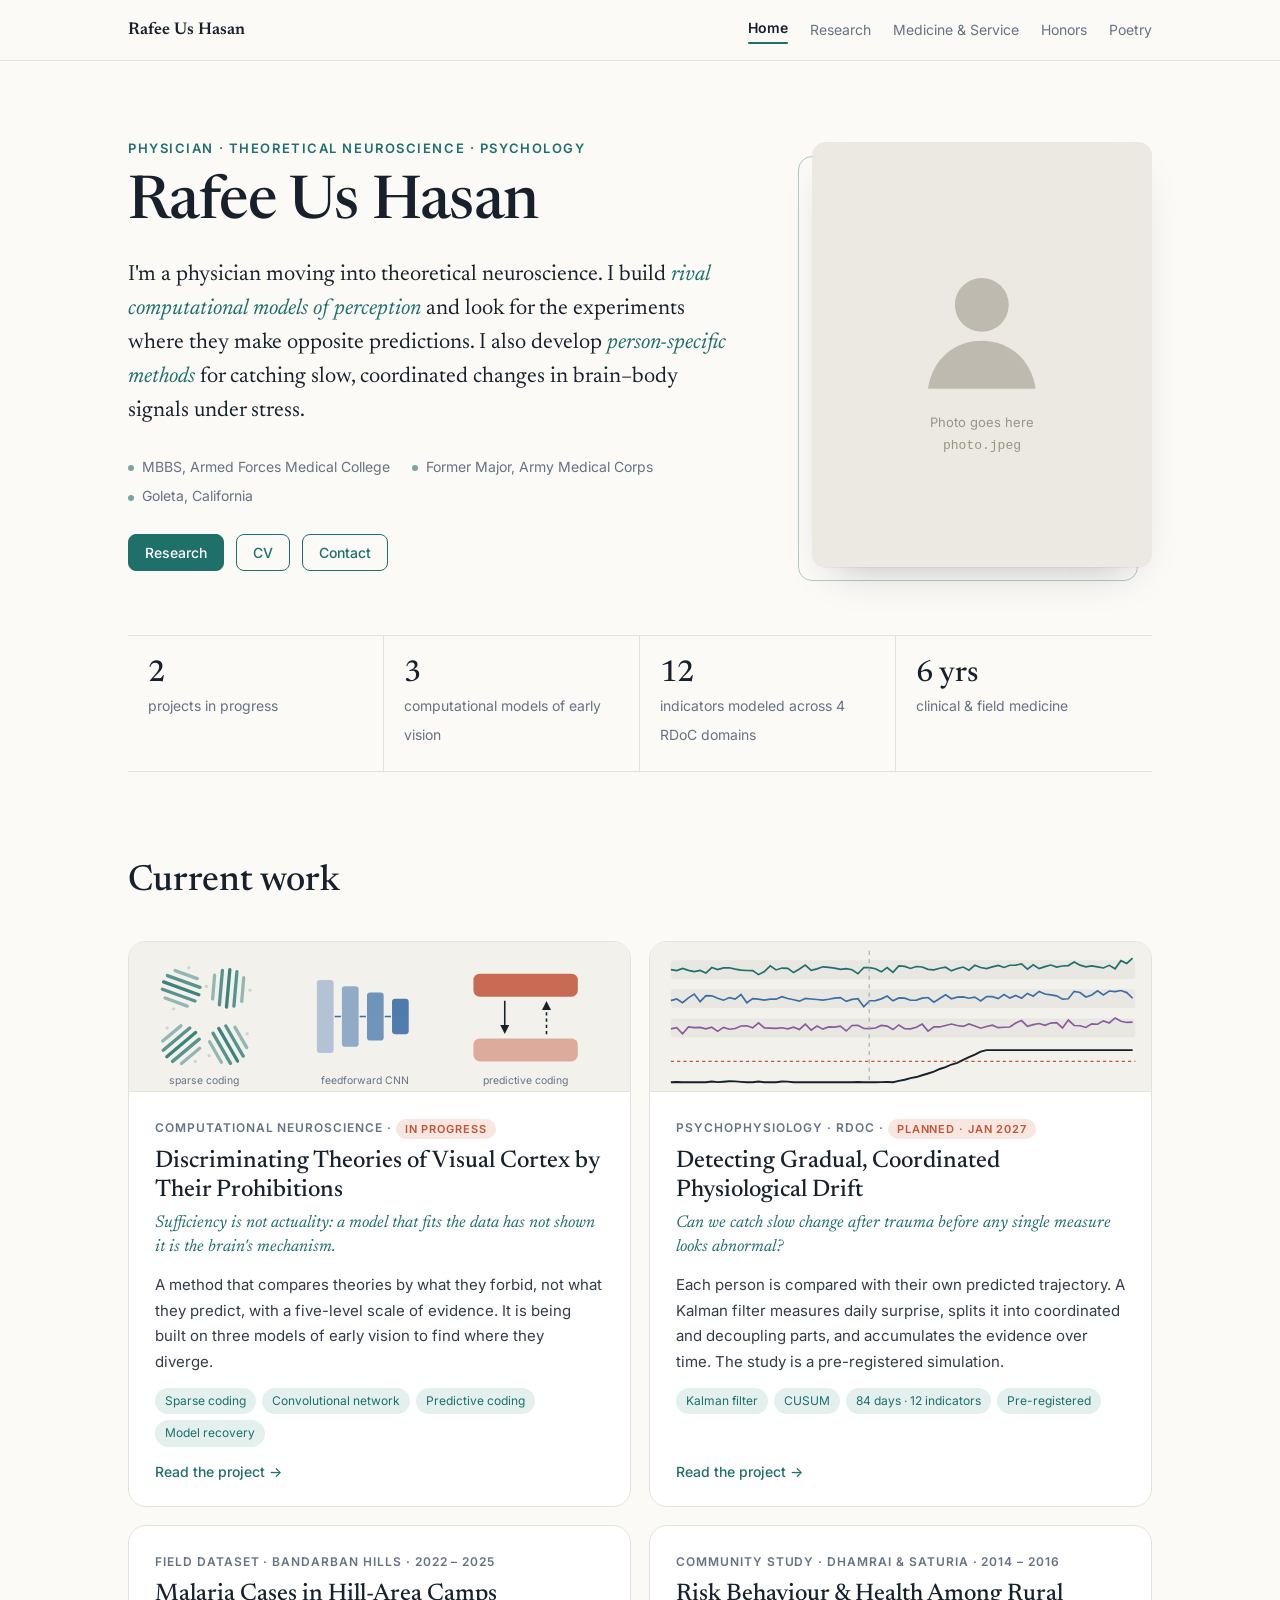
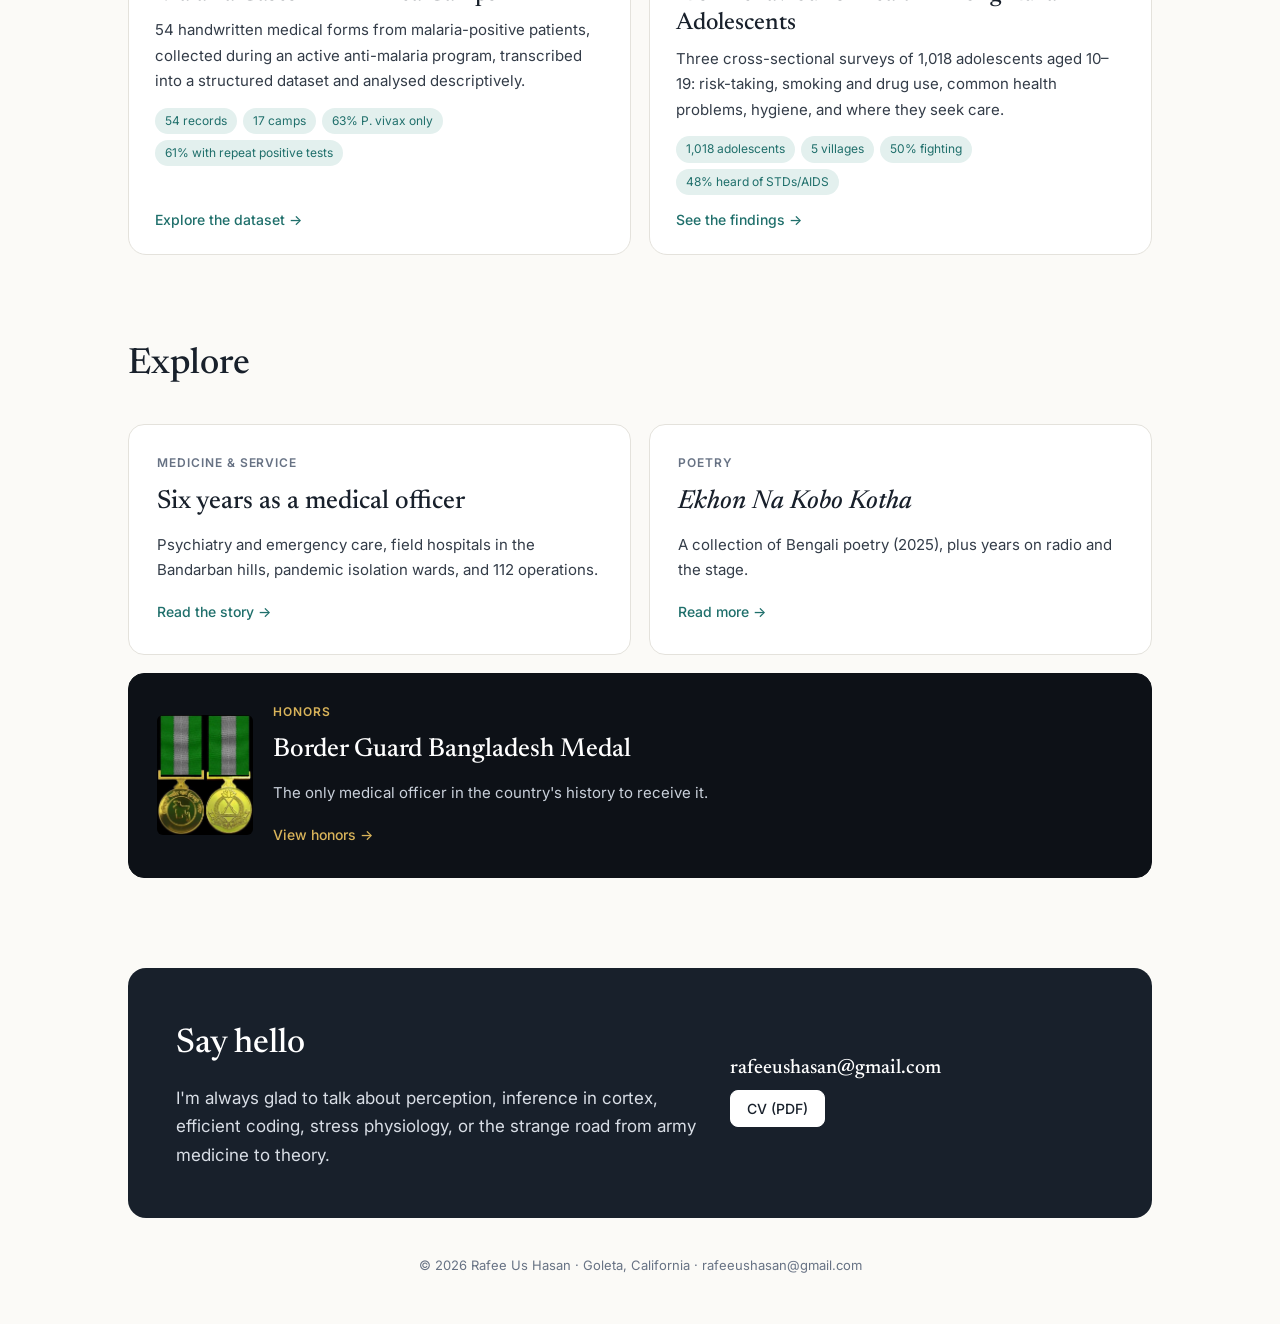
==== commit 4678cb54: "Update image file extension from .jpg to .jpeg" ====
--- a/index.html
+++ b/index.html
@@ -32,7 +32,7 @@
         <img src="photo.jpg" alt="Portrait of Rafee Us Hasan" onerror="this.closest('.portrait').classList.add('empty')">
         <div class="ph">
           <svg viewBox="0 0 100 100" fill="currentColor" aria-hidden="true"><circle cx="50" cy="36" r="18"/><path d="M14 92c3-20 18-32 36-32s33 12 36 32z"/></svg>
-          <span>Photo goes here<br><code>photo.jpg</code></span>
+          <span>Photo goes here<br><code>photo.jpeg</code></span>
         </div>
       </div>
     </figure>
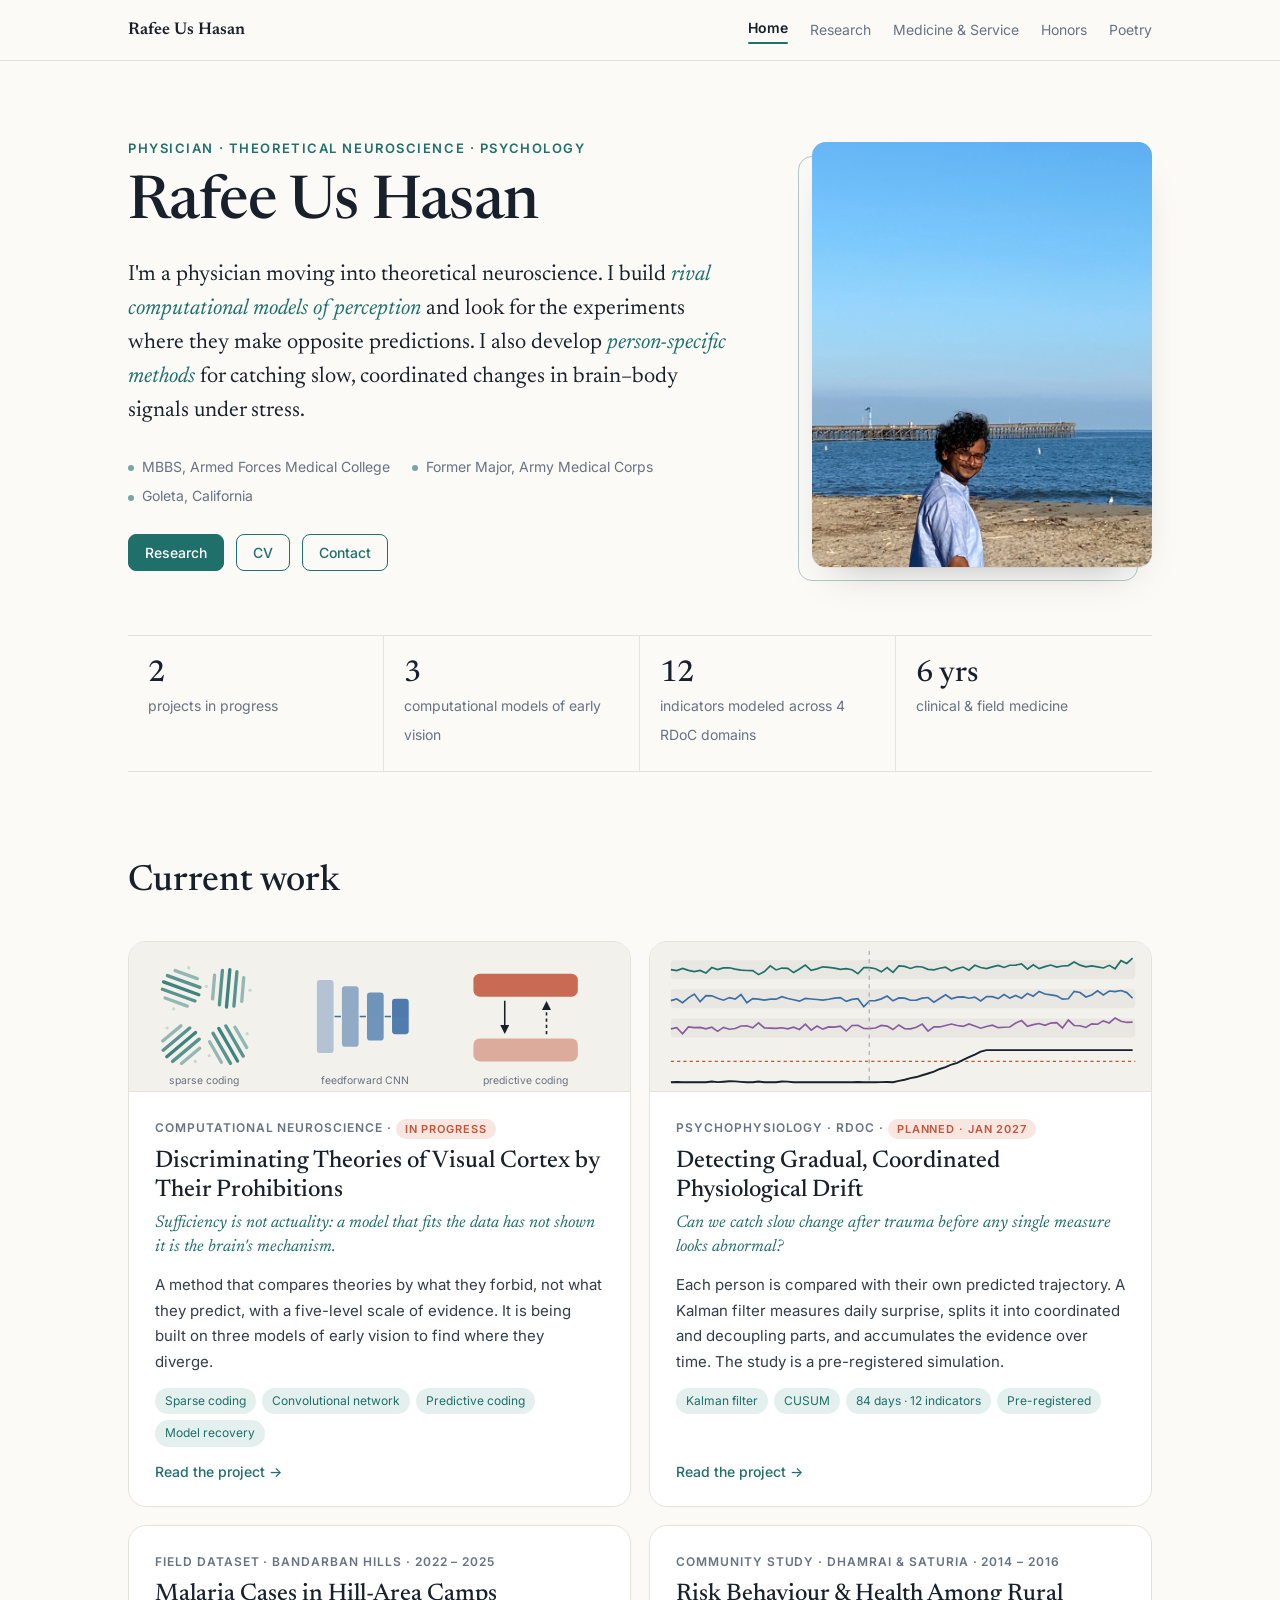
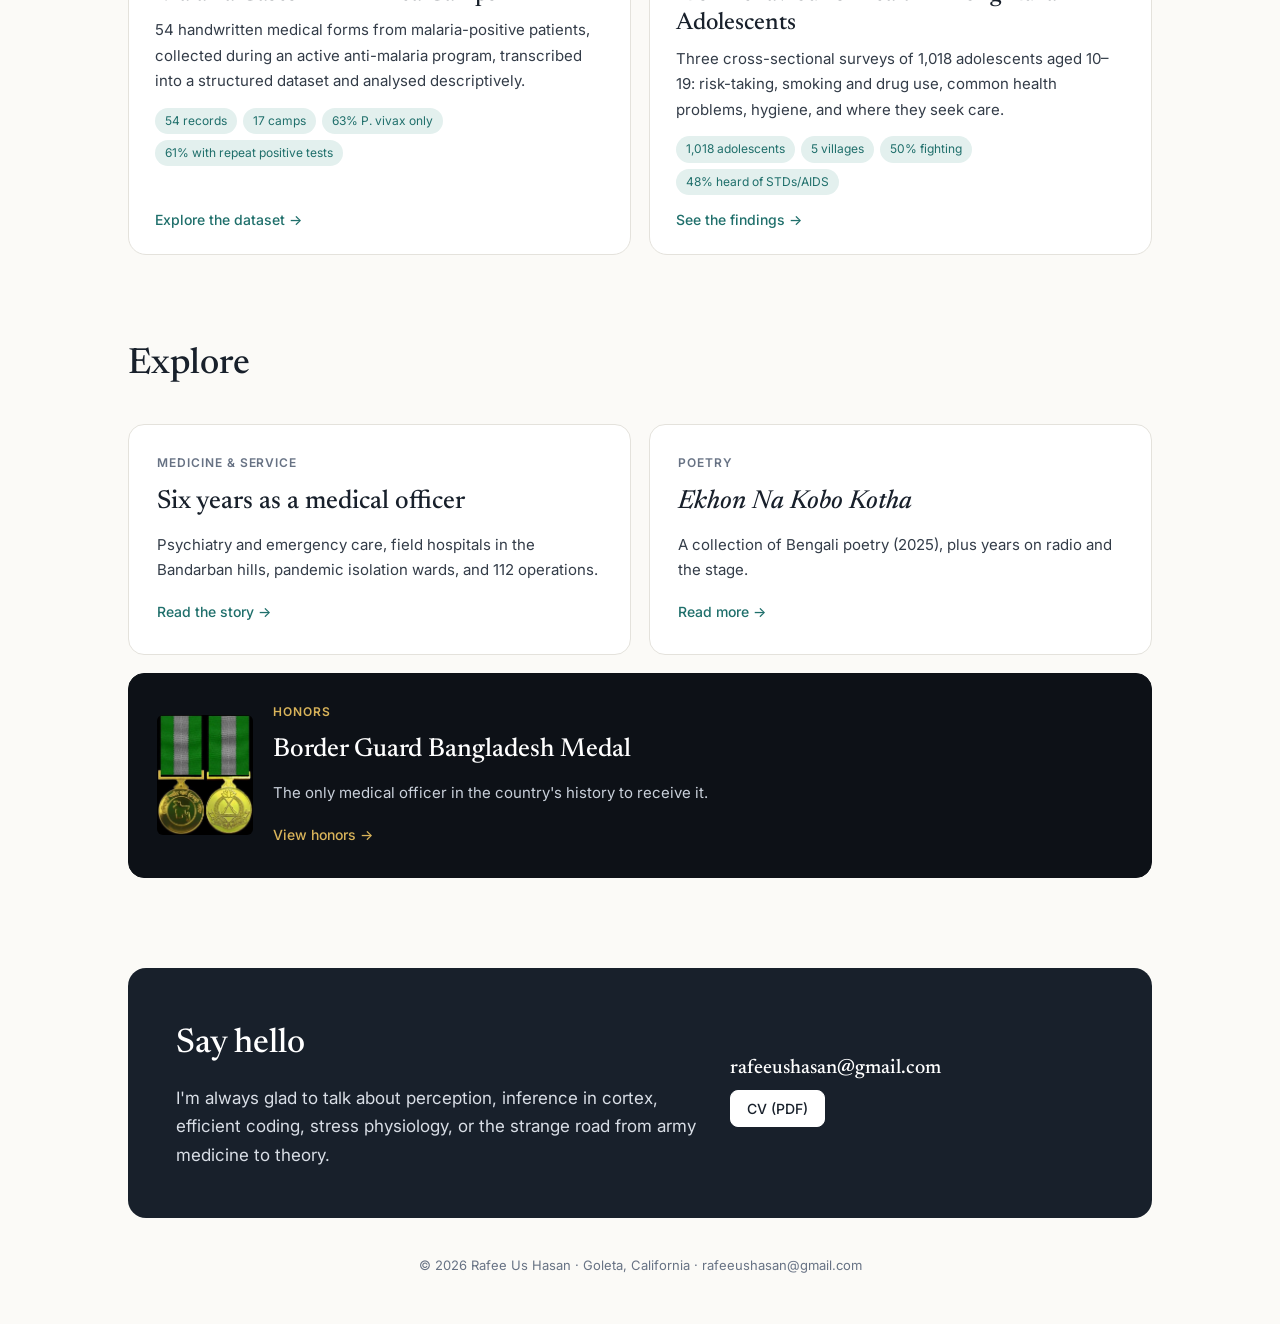
==== commit 4e7d2d5d: "Change image source from photo.jpg to photo.jpeg" ====
--- a/index.html
+++ b/index.html
@@ -29,7 +29,7 @@
     </div>
     <figure class="portrait" id="portrait">
       <div class="frame">
-        <img src="photo.jpg" alt="Portrait of Rafee Us Hasan" onerror="this.closest('.portrait').classList.add('empty')">
+        <img src="photo.jpeg" alt="Portrait of Rafee Us Hasan" onerror="this.closest('.portrait').classList.add('empty')">
         <div class="ph">
           <svg viewBox="0 0 100 100" fill="currentColor" aria-hidden="true"><circle cx="50" cy="36" r="18"/><path d="M14 92c3-20 18-32 36-32s33 12 36 32z"/></svg>
           <span>Photo goes here<br><code>photo.jpeg</code></span>
